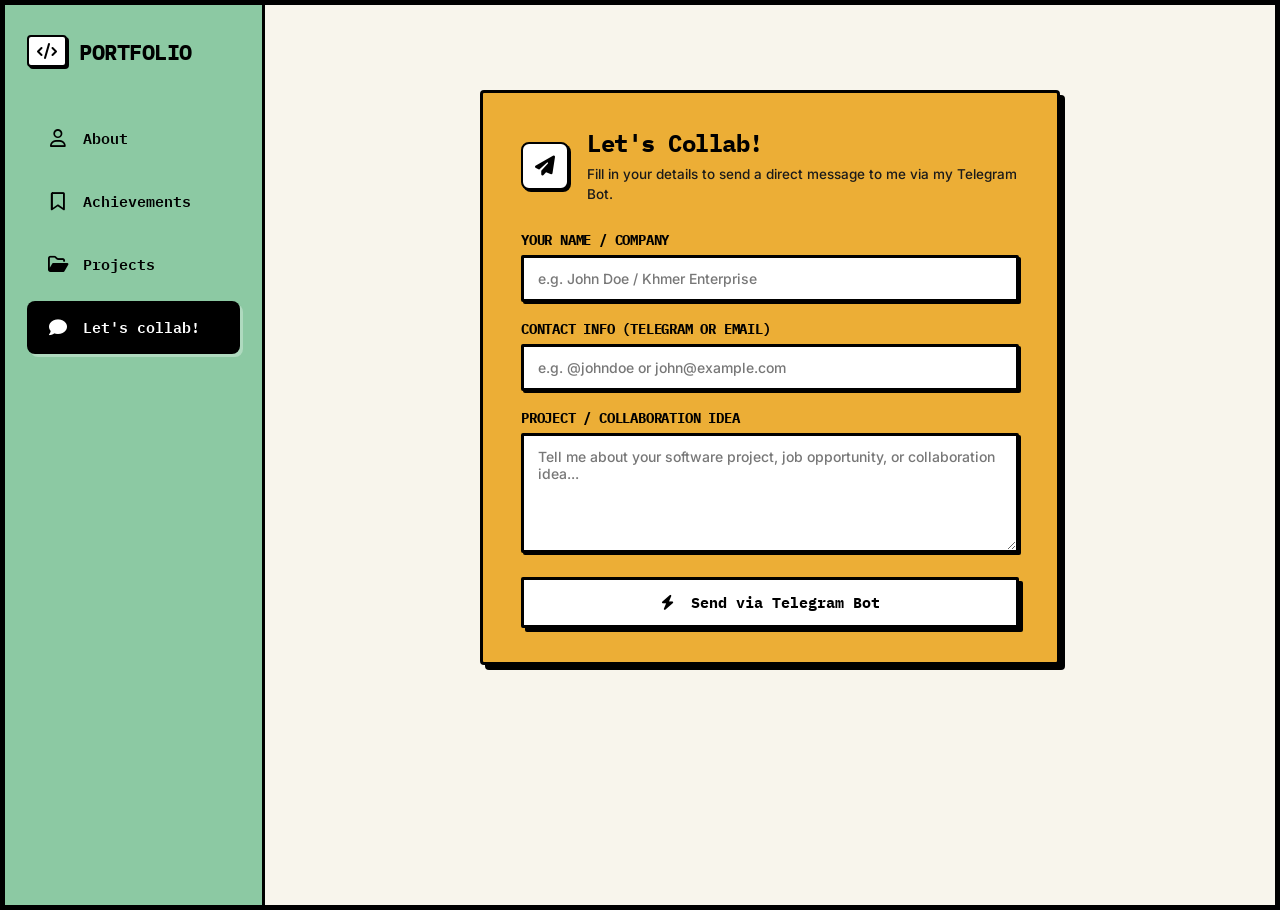
==== collab.html @ ca0746d6 "First commit" ====
<!DOCTYPE html>
<html lang="en">

<head>
  <meta charset="UTF-8">
  <meta name="viewport" content="width=device-width, initial-scale=1.0">
  <title>Let's Collab! — Chhom Alead</title>
  <meta name="description"
    content="Get in touch with Chhom Alead to discuss software development projects, job opportunities, and technical collaborations via Telegram bot.">

  <!-- Google Fonts for precision typography -->
  <link rel="preconnect" href="https://fonts.googleapis.com">
  <link rel="preconnect" href="https://fonts.gstatic.com" crossorigin>
  <link
    href="https://fonts.googleapis.com/css2?family=Courier+Prime:wght@400;700&family=IBM+Plex+Mono:ital,wght@0,400;0,500;0,600;0,700;1,400&family=Inter:wght@400;500;600;700&display=swap"
    rel="stylesheet">

  <!-- Font Awesome 6 Free for authentic professional icons -->
  <link rel="stylesheet" href="https://cdnjs.cloudflare.com/ajax/libs/font-awesome/6.5.1/css/all.min.css"
    integrity="sha512-DTOQO9RWCH3ppGqcWaEA1BIZOC6xxalwEsw9c2QQeAIftl+Vegovlnee1c9QX4TctnWMn13TZye+giMm8e2LwA=="
    crossorigin="anonymous" referrerpolicy="no-referrer" />

  <link rel="stylesheet" href="css/style.css">
</head>

<body>
  <div class="app-frame">
    <!-- Left Sidebar -->
    <aside class="sidebar" id="sidebar">
      <div class="brand">
        <div class="brand-icon">
          <i class="fa-solid fa-code"></i>
        </div>
        <h1 class="brand-title">PORTFOLIO</h1>
      </div>

      <nav class="nav-links" id="navMenu">
        <a href="index.html#about-section" class="nav-item" data-target="about">
          <i class="fa-regular fa-user nav-icon nav-icon-regular"></i>
          <i class="fa-solid fa-user nav-icon nav-icon-solid"></i>
          <span>About</span>
        </a>
        <a href="index.html#achievements-section" class="nav-item" data-target="achievements">
          <i class="fa-regular fa-bookmark nav-icon nav-icon-regular"></i>
          <i class="fa-solid fa-bookmark nav-icon nav-icon-solid"></i>
          <span>Achievements</span>
        </a>
        <a href="index.html#projects-section" class="nav-item" data-target="projects">
          <i class="fa-regular fa-folder-open nav-icon nav-icon-regular"></i>
          <i class="fa-solid fa-folder-open nav-icon nav-icon-solid"></i>
          <span>Projects</span>
        </a>
        <a href="collab.html" class="nav-item active" data-target="collab">
          <i class="fa-regular fa-comment nav-icon nav-icon-regular"></i>
          <i class="fa-solid fa-comment nav-icon nav-icon-solid"></i>
          <span>Let's collab!</span>
        </a>
      </nav>
    </aside>

    <!-- Main Content Area -->
    <main class="main-content" id="mainContent">
      <div class="collab-container">
        <!-- Small box with the exact same style & color as the About card -->
        <div class="card card-about card-collab">
          <div class="collab-header-row">
            <div class="icon-square" style="background-color: #FFFFFF;">
              <i class="fa-solid fa-paper-plane"></i>
            </div>
            <div class="collab-title-wrap">
              <h2 class="user-name" style="margin-bottom: 2px;">Let's Collab!</h2>
              <p class="collab-subtitle">Fill in your details to send a direct message to me via my Telegram Bot.</p>
            </div>
          </div>

          <form id="collabForm" class="collab-form">
            <div class="form-group">
              <label for="senderName" class="form-label">YOUR NAME / COMPANY</label>
              <input type="text" id="senderName" class="neobrutal-input" placeholder="e.g. John Doe / Khmer Enterprise" required>
            </div>

            <div class="form-group">
              <label for="senderContact" class="form-label">CONTACT INFO (TELEGRAM OR EMAIL)</label>
              <input type="text" id="senderContact" class="neobrutal-input" placeholder="e.g. @johndoe or john@example.com" required>
            </div>

            <div class="form-group">
              <label for="senderMessage" class="form-label">PROJECT / COLLABORATION IDEA</label>
              <textarea id="senderMessage" class="neobrutal-input neobrutal-textarea" rows="5" placeholder="Tell me about your software project, job opportunity, or collaboration idea..." required></textarea>
            </div>

            <!-- Button using exact behavior from About page -->
            <button type="submit" class="btn-resume btn-collab" id="submitCollabBtn">
              <i class="fa-solid fa-bolt" style="margin-right: 8px;"></i> Send via Telegram Bot
            </button>
          </form>
        </div>
      </div>
    </main>
  </div>

  <!-- Interactive Toast Notification Modal/Popup -->
  <div id="toast" class="toast hidden">
    <div class="toast-content">
      <span id="toastMessage">Action triggered!</span>
    </div>
  </div>

  <script src="js/script.js"></script>
</body>

</html>
---- css/style.css ----
/* ==========================================================================
   NEOBRUTALISTIC PORTFOLIO DESIGN SYSTEM & STYLES
   ========================================================================== */

:root {
  /* Core Color Palette */
  --bg-main: #F8F5EC;
  --bg-sidebar: #8CC9A3;
  --bg-about-card: #ECAE36;
  --bg-card: #FFFFFF;
  --bg-placeholder: #D8D8D8;

  /* Tag & Accent Colors */
  --color-tag-ts: #FAC23B;
  --color-tag-py: #759fb4;
  --color-tag-live: #B4E2C2;

  /* Borders & Shadows */
  --border-color: #000000;
  --border-width-main: 3px;
  --border-width-sub: 2px;
  --shadow-lg: 5px 5px 0px #000000;
  --shadow-lg-hover: 7px 7px 0px #000000;
  --shadow-md: 4px 4px 0px #000000;
  --shadow-sm: 3px 3px 0px #000000;
  --shadow-xs: 2px 2px 0px #000000;

  /* Fonts */
  --font-mono: 'IBM Plex Mono', 'Courier Prime', 'Courier New', monospace;
  --font-sans: 'Inter', -apple-system, BlinkMacSystemFont, sans-serif;

  /* Text Colors */
  --text-dark: #000000;
  --text-muted: #555555;
  --text-sub: #3A4B54;
}

* {
  box-sizing: border-box;
  margin: 0;
  padding: 0;
}

body,
html {
  width: 100%;
  min-height: 100%;
  background-color: #000000;
  font-family: var(--font-sans);
  color: var(--text-dark);
  scroll-behavior: smooth;
}

/* Outer Application Window Frame */
.app-frame {
  display: flex;
  min-height: 100vh;
  width: 100%;
  max-width: 1700px;
  margin: 0 auto;
  background-color: var(--bg-main);
  border: 5px solid var(--border-color);
  box-shadow: 0 0 30px rgba(0, 0, 0, 0.5);
}

/* ==========================================================================
   LEFT SIDEBAR
   ========================================================================== */
.sidebar {
  width: 260px;
  min-width: 260px;
  background-color: var(--bg-sidebar);
  border-right: var(--border-width-main) solid var(--border-color);
  padding: 30px 22px;
  display: flex;
  flex-direction: column;
  z-index: 100;
  position: sticky;
  top: 0;
  height: 100vh;
  overflow-y: auto;
}

.brand {
  display: flex;
  align-items: center;
  gap: 12px;
  margin-bottom: 45px;
}

.brand-icon {
  background-color: #FFFFFF;
  border: var(--border-width-sub) solid var(--border-color);
  border-radius: 4px;
  padding: 4px 8px;
  font-family: var(--font-mono);
  font-weight: 700;
  font-size: 16px;
  box-shadow: 2px 2px 0px var(--border-color);
}

.brand-title {
  font-family: var(--font-mono);
  font-weight: 700;
  font-size: 22px;
  letter-spacing: -0.5px;
  color: var(--text-dark);
}

/* Navigation Links */
.nav-links {
  display: flex;
  flex-direction: column;
  gap: 10px;
}

.nav-item {
  display: flex;
  align-items: center;
  gap: 14px;
  padding: 12px 18px;
  text-decoration: none;
  color: var(--text-dark);
  font-family: var(--font-mono);
  font-size: 15px;
  font-weight: 600;
  border-radius: 8px;
  transition: all 0.15s ease;
  border: 2px solid transparent;
}

.nav-item:hover:not(.active) {
  background-color: rgba(255, 255, 255, 0.4);
  transform: translateX(4px);
}

/* Icon Visibility & Sizing for Font Awesome */
.nav-item .nav-icon {
  font-size: 18px;
  width: 22px;
  text-align: center;
}

.nav-item .nav-icon-solid {
  display: none;
}

.nav-item .nav-icon-regular {
  display: inline-block;
  color: var(--text-dark);
}

.nav-item.active {
  background-color: var(--text-dark);
  color: #FFFFFF;
  box-shadow: 3px 3px 0px rgba(255, 255, 255, 0.3);
}

.nav-item.active .nav-icon-regular {
  display: none;
}

.nav-item.active .nav-icon-solid {
  display: inline-block;
  color: #FFFFFF;
}

/* ==========================================================================
   MAIN CONTENT AREA
   ========================================================================== */
.main-content {
  flex: 1;
  background-color: var(--bg-main);
  padding: 45px 50px;
  overflow-y: auto;
}

.section-row {
  margin-bottom: 50px;
}

.section-title {
  font-family: var(--font-mono);
  font-size: 28px;
  font-weight: 700;
  color: var(--text-dark);
  margin-bottom: 18px;
  letter-spacing: -0.5px;
}

/* Base Card Style */
.card {
  background-color: var(--bg-card);
  border: var(--border-width-main) solid var(--border-color);
  box-shadow: var(--shadow-lg);
  border-radius: 4px;
  transition: transform 0.2s ease, box-shadow 0.2s ease;
}

.card:hover {
  transform: translate(-2px, -2px);
  box-shadow: var(--shadow-lg-hover);
}

/* ==========================================================================
   TOP ROW: ABOUT & SKILLS GRID
   ========================================================================== */
.top-row {
  display: grid;
  grid-template-columns: 1.35fr 1fr;
  gap: 40px;
  align-items: start;
}

/* About Card */
.card-about {
  background-color: var(--bg-about-card);
  padding: 26px;
}

.about-header {
  display: flex;
  gap: 22px;
  align-items: flex-start;
}

/* Profile photo container */
.profile-placeholder-box {
  width: 150px;
  height: 150px;
  min-width: 150px;
  background-color: var(--bg-placeholder);
  border: var(--border-width-main) solid var(--border-color);
  box-shadow: var(--shadow-sm);
  border-radius: 2px;
  display: flex;
  align-items: center;
  justify-content: center;
  overflow: hidden;
  position: relative;
}

.placeholder-content {
  width: 100%;
  height: 100%;
  display: flex;
  align-items: center;
  justify-content: center;
}

.placeholder-hint {
  font-family: var(--font-mono);
  font-size: 12px;
  font-weight: 600;
  color: #666666;
  text-align: center;
  padding: 10px;
  border: 1px dashed #777;
  border-radius: 4px;
}

#profileImage {
  width: 100%;
  height: 100%;
  object-fit: cover;
}

/* About user info right side */
.about-details {
  flex: 1;
  display: flex;
  flex-direction: column;
}

.details-top {
  display: flex;
  justify-content: space-between;
  align-items: flex-start;
  gap: 10px;
}

.name-email-wrap {
  display: flex;
  flex-direction: column;
  gap: 4px;
}

.user-name {
  font-family: var(--font-mono);
  font-size: 24px;
  font-weight: 700;
  color: var(--text-dark);
  letter-spacing: -0.5px;
}

.user-email {
  font-family: var(--font-sans);
  font-size: 14px;
  color: var(--text-sub);
  text-decoration: none;
  font-weight: 500;
}

.user-email:hover {
  text-decoration: underline;
}

/* Social Buttons */
.social-icons {
  display: flex;
  gap: 8px;
}

.social-btn {
  background-color: #FFFFFF;
  border: 2px solid var(--border-color);
  border-radius: 4px;
  width: 32px;
  height: 32px;
  display: flex;
  align-items: center;
  justify-content: center;
  color: var(--text-dark);
  text-decoration: none;
  box-shadow: var(--shadow-xs);
  transition: transform 0.15s ease, box-shadow 0.15s ease;
}

.social-btn:hover {
  transform: translate(-1px, -1px);
  box-shadow: 3px 3px 0px var(--border-color);
  background-color: #F0F0F0;
}

/* Stats Row */
.stats-row {
  display: grid;
  grid-template-columns: repeat(3, 1fr);
  gap: 12px;
  margin-top: 18px;
}

.stat-box {
  background-color: #FFFFFF;
  border: var(--border-width-sub) solid var(--border-color);
  box-shadow: var(--shadow-sm);
  padding: 10px 8px;
  text-align: center;
  border-radius: 2px;
}

.stat-val {
  font-family: var(--font-mono);
  font-size: 20px;
  font-weight: 700;
  color: var(--text-dark);
}

.stat-label {
  font-family: var(--font-sans);
  font-size: 12px;
  color: #555555;
  margin-top: 2px;
}

/* Bio Text */
.about-bio {
  font-family: var(--font-sans);
  font-size: 14px;
  line-height: 1.55;
  color: #1A1A1A;
  margin-top: 24px;
  margin-bottom: 24px;
  font-weight: 400;
}

/* Resume Button */
.btn-resume {
  width: 100%;
  background-color: #FFFFFF;
  color: var(--text-dark);
  font-family: var(--font-mono);
  font-size: 15px;
  font-weight: 700;
  padding: 13px 0;
  border: var(--border-width-main) solid var(--border-color);
  box-shadow: var(--shadow-md);
  border-radius: 2px;
  cursor: pointer;
  transition: all 0.15s ease;
}

.btn-resume:hover {
  transform: translate(-2px, -2px);
  box-shadow: 6px 6px 0px var(--border-color);
  background-color: #FAF6EB;
}

.btn-resume:active {
  transform: translate(1px, 1px);
  box-shadow: 2px 2px 0px var(--border-color);
}

/* ==========================================================================
   SKILLS & EXPERIENCE LIST
   ========================================================================== */
.col-skills {
  display: flex;
  flex-direction: column;
}

.skills-list {
  display: flex;
  flex-direction: column;
  gap: 20px;
}

/* Item Card (Experience & Education) */
.card-item {
  display: flex;
  align-items: center;
  gap: 18px;
  padding: 20px 22px;
  background-color: #FFFFFF;
}

.icon-square {
  width: 48px;
  height: 48px;
  min-width: 48px;
  border: var(--border-width-sub) solid var(--border-color);
  border-radius: 8px;
  display: flex;
  align-items: center;
  justify-content: center;
  background-color: #FFFFFF;
  box-shadow: 2px 2px 0px var(--border-color);
}

.icon-square i {
  font-size: 20px;
  color: var(--text-dark);
}

.card-item-info {
  display: flex;
  flex-direction: column;
  gap: 4px;
}

.item-title {
  font-family: var(--font-mono);
  font-size: 16px;
  font-weight: 700;
  color: var(--text-dark);
  line-height: 1.25;
}

.item-sub {
  font-family: var(--font-sans);
  font-size: 14px;
  color: #333333;
  font-weight: 500;
}

.item-date {
  font-family: var(--font-sans);
  font-size: 12px;
  color: #777777;
}

.skill-card {
  align-items: flex-start;
  padding: 22px;
}

.skill-tags-wrap {
  display: flex;
  flex-wrap: wrap;
  gap: 8px;
  margin-top: 10px;
}

.skill-tag {
  background-color: #F8F5EC;
  border: 1.5px solid var(--border-color);
  box-shadow: 2px 2px 0px var(--border-color);
  font-family: var(--font-mono);
  font-size: 12px;
  font-weight: 600;
  padding: 4px 10px;
  border-radius: 4px;
  color: var(--text-dark);
  transition: transform 0.15s ease, background-color 0.15s ease, box-shadow 0.15s ease;
}

.skill-tag:hover {
  transform: translate(-1px, -1px);
  box-shadow: 3px 3px 0px var(--border-color);
  background-color: var(--color-tag-ts);
}

/* ==========================================================================
   MIDDLE & BOTTOM ROWS: GRIDS (EDUCATION & PROJECTS)
   ========================================================================== */
.grid-3 {
  display: grid;
  grid-template-columns: repeat(3, 1fr);
  gap: 28px;
}

/* Education Card override for flexible text */
.edu-card {
  align-items: flex-start;
  padding: 22px;
}

/* Project Card */
.card-proj {
  padding: 22px;
  display: flex;
  flex-direction: column;
  justify-content: space-between;
  min-height: 200px;
}

.proj-body {
  display: flex;
  flex-direction: column;
}

.tag-row {
  display: flex;
  justify-content: space-between;
  align-items: center;
  margin-bottom: 16px;
}

.tag {
  font-family: var(--font-mono);
  font-size: 11px;
  font-weight: 700;
  padding: 4px 10px;
  border: var(--border-width-sub) solid var(--border-color);
  border-radius: 2px;
  box-shadow: 2px 2px 0px var(--border-color);
  color: var(--text-dark);
  text-transform: uppercase;
}

.tag-ts {
  background-color: var(--color-tag-ts);
}

.tag-py {
  background-color: var(--color-tag-py);
}

.tag-live {
  background-color: var(--color-tag-live);
  text-decoration: none;
  display: inline-flex;
  align-items: center;
  gap: 5px;
  transition: transform 0.15s ease, box-shadow 0.15s ease, background-color 0.15s ease;
}

a.tag-live:hover {
  transform: translate(-1px, -1px);
  box-shadow: 3px 3px 0px var(--border-color);
  background-color: #9CE0AF;
  text-decoration: none;
  color: var(--text-dark);
}

a.tag-live:active {
  transform: translate(1px, 1px);
  box-shadow: 1px 1px 0px var(--border-color);
}

.proj-title {
  font-family: var(--font-mono);
  font-size: 20px;
  font-weight: 700;
  color: var(--text-dark);
  margin-bottom: 8px;
}

.proj-desc {
  font-family: var(--font-sans);
  font-size: 13.5px;
  line-height: 1.5;
  color: #333333;
}

.proj-footer {
  margin-top: 24px;
  padding-top: 8px;
}

.proj-link {
  font-family: var(--font-mono);
  font-size: 13px;
  color: #555555;
  text-decoration: none;
  font-weight: 500;
  transition: color 0.15s ease;
}

.proj-link:hover {
  color: var(--text-dark);
  text-decoration: underline;
}

/* ==========================================================================
   INTERACTIVE TOAST NOTIFICATION
   ========================================================================== */
.toast {
  position: fixed;
  bottom: 30px;
  right: 30px;
  background-color: #000000;
  color: #FFFFFF;
  font-family: var(--font-mono);
  font-size: 14px;
  font-weight: 600;
  padding: 14px 24px;
  border: 3px solid #FFFFFF;
  box-shadow: 5px 5px 0px rgba(0, 0, 0, 0.5);
  border-radius: 4px;
  z-index: 1000;
  transition: transform 0.3s cubic-bezier(0.175, 0.885, 0.32, 1.275), opacity 0.3s ease;
}

.toast.hidden {
  opacity: 0;
  transform: translateY(100px);
  pointer-events: none;
}

/* ==========================================================================
   LET'S COLLAB PAGE & FORM STYLES
   ========================================================================== */
.collab-container {
  display: flex;
  justify-content: center;
  align-items: center;
  min-height: 75vh;
  padding: 10px 0 30px;
}

.card-collab {
  width: 100%;
  max-width: 580px;
  background-color: var(--bg-about-card);
  padding: 34px 38px;
}

.collab-header-row {
  display: flex;
  align-items: center;
  gap: 18px;
  margin-bottom: 26px;
}

.collab-title-wrap {
  display: flex;
  flex-direction: column;
  gap: 4px;
}

.collab-subtitle {
  font-family: var(--font-sans);
  font-size: 13.5px;
  color: #1A1A1A;
  line-height: 1.45;
  font-weight: 500;
}

.collab-form {
  display: flex;
  flex-direction: column;
  gap: 18px;
}

.form-group {
  display: flex;
  flex-direction: column;
  gap: 6px;
}

.form-label {
  font-family: var(--font-mono);
  font-size: 13.5px;
  font-weight: 700;
  color: var(--text-dark);
  letter-spacing: -0.2px;
}

.neobrutal-input {
  width: 100%;
  background-color: #FFFFFF;
  border: var(--border-width-main) solid var(--border-color);
  box-shadow: var(--shadow-xs);
  padding: 12px 14px;
  font-family: var(--font-sans);
  font-size: 14px;
  font-weight: 500;
  color: var(--text-dark);
  border-radius: 2px;
  outline: none;
  transition: box-shadow 0.15s ease, transform 0.15s ease, background-color 0.15s ease;
}

.neobrutal-input::placeholder {
  color: #777777;
  font-family: var(--font-sans);
}

.neobrutal-input:focus {
  transform: translate(-2px, -2px);
  box-shadow: var(--shadow-md);
  background-color: #FFFCF5;
}

.neobrutal-textarea {
  resize: vertical;
  min-height: 120px;
  font-family: var(--font-sans);
}

.btn-collab {
  margin-top: 6px;
}

/* ==========================================================================
   RESPONSIVE MEDIA QUERIES
   ========================================================================== */
@media screen and (max-width: 1200px) {
  .top-row {
    grid-template-columns: 1fr;
    gap: 30px;
  }

  .grid-3 {
    grid-template-columns: repeat(2, 1fr);
  }
}

@media screen and (max-width: 900px) {
  .app-frame {
    flex-direction: column;
  }

  .sidebar {
    width: 100%;
    border-right: none;
    border-bottom: var(--border-width-main) solid var(--border-color);
    padding: 20px;
    position: sticky;
    top: 0;
    height: auto;
    z-index: 500;
  }

  .brand {
    margin-bottom: 20px;
  }

  .nav-links {
    flex-direction: row;
    flex-wrap: wrap;
    gap: 10px;
  }

  .main-content {
    padding: 30px 20px;
  }
}

@media screen and (max-width: 650px) {
  .grid-3 {
    grid-template-columns: 1fr;
  }

  .about-header {
    flex-direction: column;
    align-items: center;
  }

  .profile-placeholder-box {
    margin-bottom: 10px;
  }

  .details-top {
    flex-direction: column;
    align-items: center;
    text-align: center;
  }

  .stats-row {
    gap: 8px;
  }

  .collab-header-row {
    flex-direction: column;
    align-items: flex-start;
    gap: 12px;
  }

  .card-collab {
    padding: 24px 20px;
  }
}
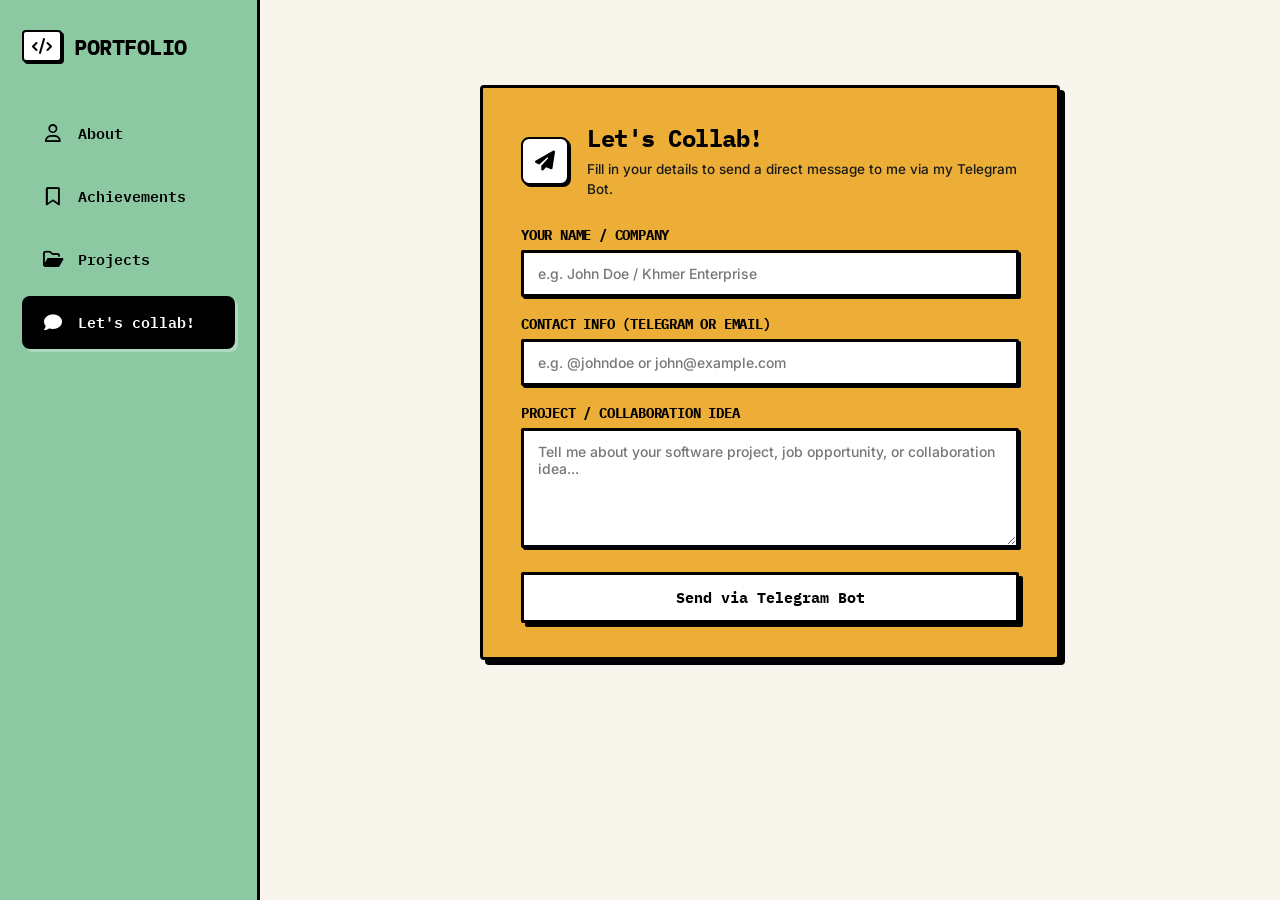
==== commit bdf6915a: "feat: implement neobrutalist design system and add live site annotations" ====
--- a/collab.html
+++ b/collab.html
@@ -76,22 +76,26 @@
           <form id="collabForm" class="collab-form">
             <div class="form-group">
               <label for="senderName" class="form-label">YOUR NAME / COMPANY</label>
-              <input type="text" id="senderName" class="neobrutal-input" placeholder="e.g. John Doe / Khmer Enterprise" required>
+              <input type="text" id="senderName" class="neobrutal-input" placeholder="e.g. John Doe / Khmer Enterprise"
+                required>
             </div>
 
             <div class="form-group">
               <label for="senderContact" class="form-label">CONTACT INFO (TELEGRAM OR EMAIL)</label>
-              <input type="text" id="senderContact" class="neobrutal-input" placeholder="e.g. @johndoe or john@example.com" required>
+              <input type="text" id="senderContact" class="neobrutal-input"
+                placeholder="e.g. @johndoe or john@example.com" required>
             </div>
 
             <div class="form-group">
               <label for="senderMessage" class="form-label">PROJECT / COLLABORATION IDEA</label>
-              <textarea id="senderMessage" class="neobrutal-input neobrutal-textarea" rows="5" placeholder="Tell me about your software project, job opportunity, or collaboration idea..." required></textarea>
+              <textarea id="senderMessage" class="neobrutal-input neobrutal-textarea" rows="5"
+                placeholder="Tell me about your software project, job opportunity, or collaboration idea..."
+                required></textarea>
             </div>
 
             <!-- Button using exact behavior from About page -->
             <button type="submit" class="btn-resume btn-collab" id="submitCollabBtn">
-              <i class="fa-solid fa-bolt" style="margin-right: 8px;"></i> Send via Telegram Bot
+              Send via Telegram Bot
             </button>
           </form>
         </div>
@@ -109,4 +113,4 @@
   <script src="js/script.js"></script>
 </body>
 
-</html>
+</html>
--- a/css/style.css
+++ b/css/style.css
@@ -44,23 +44,24 @@
 body,
 html {
   width: 100%;
-  min-height: 100%;
-  background-color: #000000;
-  font-family: var(--font-sans);
-  color: var(--text-dark);
+  height: 100%;
+  margin: 0;
+  padding: 0;
+  background-color: var(--bg-main);
+  font-family: var(--font-sans);
+  color: var(--text-dark);
+  overflow: hidden;
   scroll-behavior: smooth;
 }
 
-/* Outer Application Window Frame */
+/* Outer Application Window Frame - Edge-to-edge full screen */
 .app-frame {
   display: flex;
-  min-height: 100vh;
   width: 100%;
-  max-width: 1700px;
-  margin: 0 auto;
+  height: 100vh;
+  margin: 0;
   background-color: var(--bg-main);
-  border: 5px solid var(--border-color);
-  box-shadow: 0 0 30px rgba(0, 0, 0, 0.5);
+  overflow: hidden;
 }
 
 /* ==========================================================================
@@ -75,10 +76,9 @@
   display: flex;
   flex-direction: column;
   z-index: 100;
-  position: sticky;
-  top: 0;
-  height: 100vh;
+  height: 100%;
   overflow-y: auto;
+  overflow-x: hidden;
 }
 
 .brand {
@@ -172,7 +172,10 @@
   flex: 1;
   background-color: var(--bg-main);
   padding: 45px 50px;
+  height: 100%;
   overflow-y: auto;
+  overflow-x: hidden;
+  scroll-behavior: smooth;
 }
 
 .section-row {
@@ -578,6 +581,44 @@
   box-shadow: 1px 1px 0px var(--border-color);
 }
 
+/* Handwritten Live Annotation on Project Card */
+.live-tag-wrapper {
+  position: relative;
+  display: inline-flex;
+  align-items: center;
+}
+
+.live-annotation {
+  position: absolute;
+  bottom: calc(100% - 4px);
+  right: 2px;
+  display: flex;
+  align-items: flex-end;
+  gap: 5px;
+  color: #000000;
+  font-family: 'Kalam', 'Caveat', 'Patrick Hand', cursive;
+  font-size: 15px;
+  font-weight: 600;
+  letter-spacing: 0.2px;
+  pointer-events: none;
+  white-space: nowrap;
+  transform: rotate(-4.5deg);
+  z-index: 10;
+  transition: transform 0.25s cubic-bezier(0.34, 1.56, 0.64, 1), opacity 0.2s ease;
+}
+
+.live-annotation-text {
+  line-height: 1.2;
+  text-shadow: 0 1px 2px rgba(255, 255, 255, 0.85);
+}
+
+.live-annotation-arrow {
+  color: #000000;
+  transform: translateY(4px) translateX(-2px);
+  flex-shrink: 0;
+  overflow: visible;
+}
+
 .proj-title {
   font-family: var(--font-mono);
   font-size: 20px;
@@ -748,8 +789,16 @@
 }
 
 @media screen and (max-width: 900px) {
+  body,
+  html {
+    overflow: auto;
+    height: auto;
+  }
+
   .app-frame {
     flex-direction: column;
+    height: auto;
+    overflow: visible;
   }
 
   .sidebar {
@@ -761,6 +810,7 @@
     top: 0;
     height: auto;
     z-index: 500;
+    overflow-y: visible;
   }
 
   .brand {
@@ -775,6 +825,8 @@
 
   .main-content {
     padding: 30px 20px;
+    height: auto;
+    overflow: visible;
   }
 }
 
